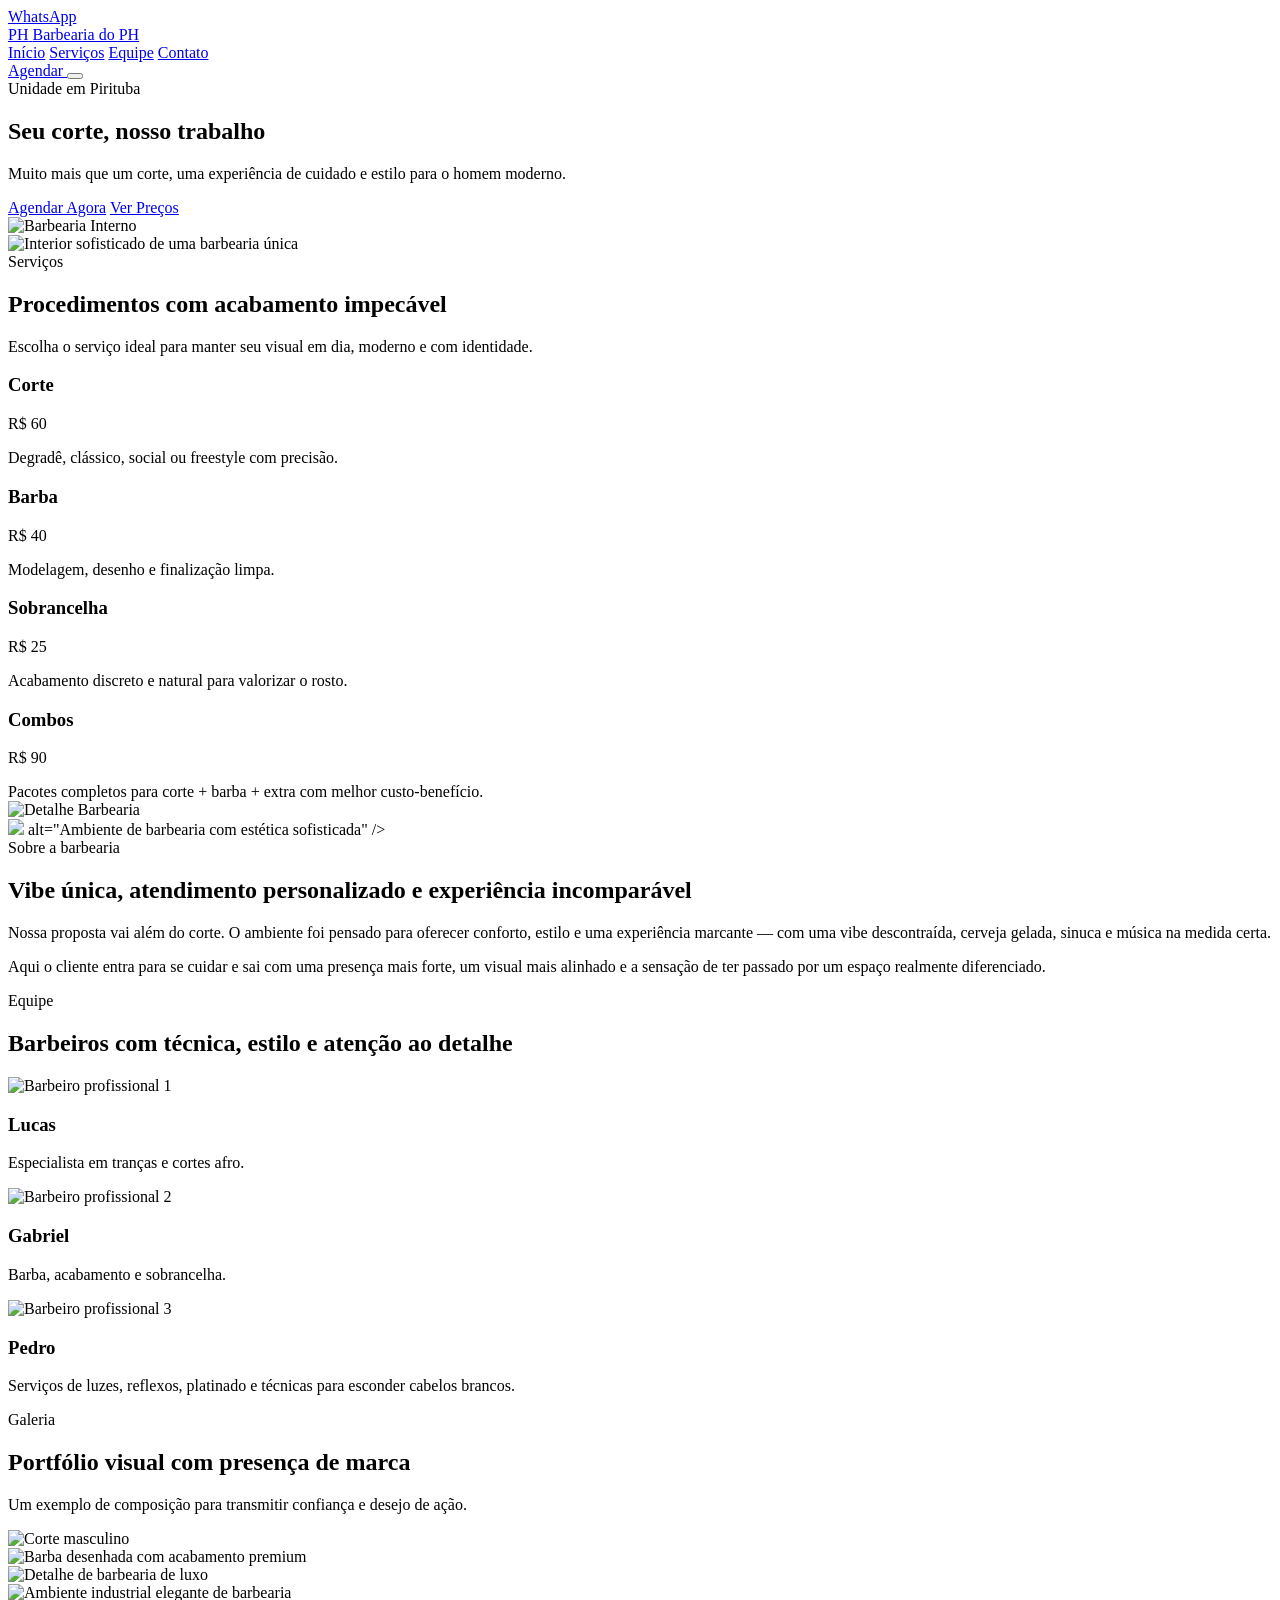
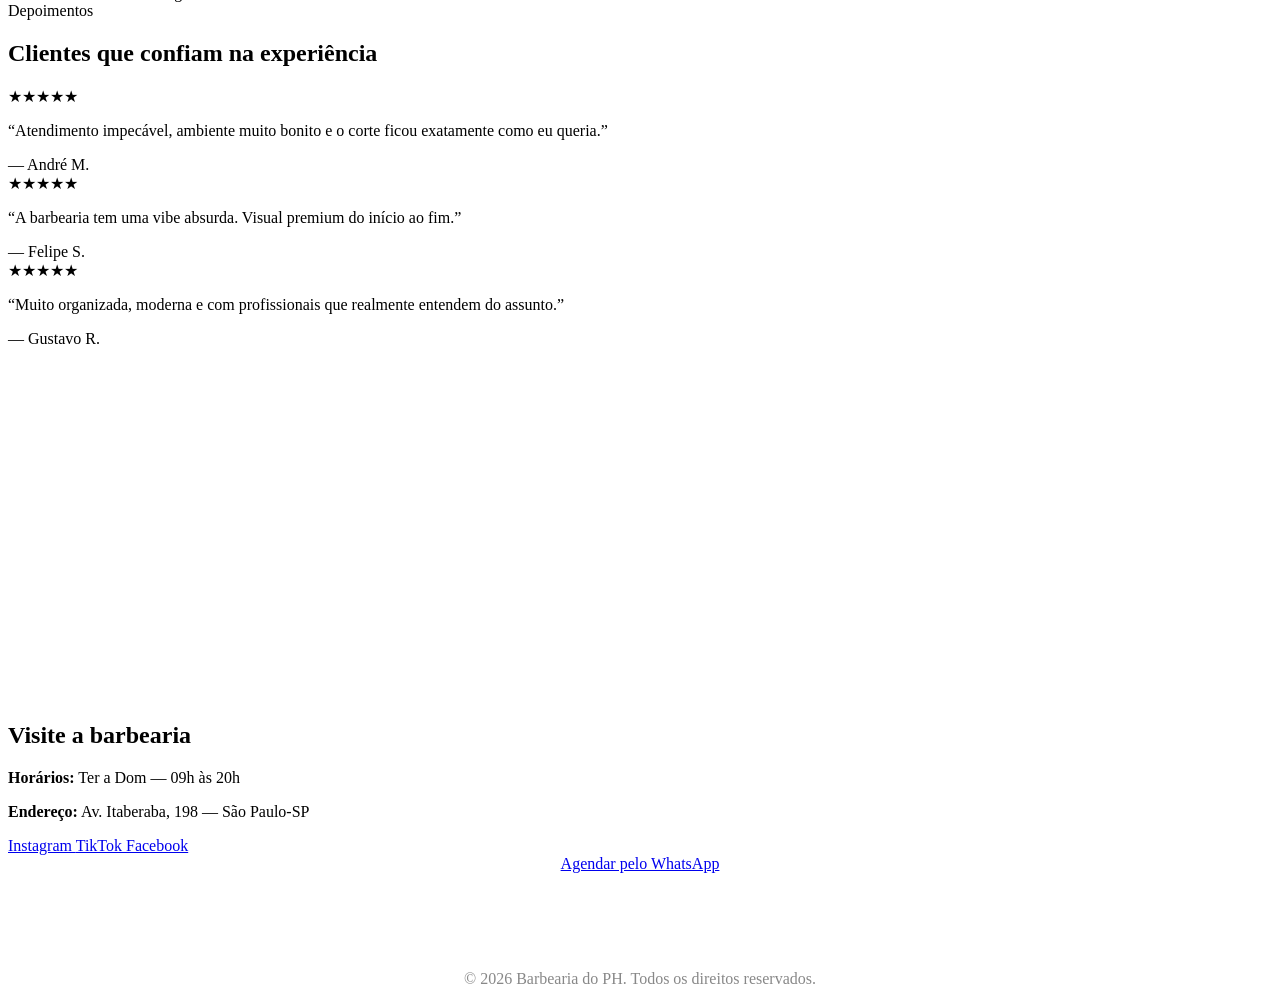
==== index.html @ 15c93cd5 "Versão Oficial" ====
<!DOCTYPE html>
<html lang="pt-BR">
<head>
  <meta charset="UTF-8" />
  <meta name="viewport" content="width=device-width, initial-scale=1.0" />
  <meta name="description" content="Barbearia profissional. Cortes, barba, sobrancelha e combos com atendimento personalizado." />
  <meta name="keywords" content="barbearia, corte masculino, barba, sobrancelha, barbearia premium, estilo urbano" />
  <meta name="author" content="Barbearia do PH" />
  <meta name="theme-color" content="#0b0b0c" />

  <!-- SEO / Open Graph -->
  <meta property="og:title" content="Barbearia do PH" />
  <meta property="og:description" content="Cortes clássicos, estilo urbano e atendimento personalizado." />
  <meta property="og:type" content="website" />
  <meta property="og:image" content="https://images.unsplash.com/photo-1503951914875-452162b0f3f1?auto=format&fit=crop&w=1200&q=80" loading="lazy"/>

  <title>Barbearia do PH | Estilo Urbano e Cortes Personalizados em São Paulo</title>

  <!-- Preconnect para melhor performance de fontes e imagens externas -->
  <link rel="preconnect" href="https://fonts.googleapis.com">
  <link rel="preconnect" href="https://fonts.gstatic.com" crossorigin>

  <!-- Fonte moderna e forte -->
  <link href="https://fonts.googleapis.com/css2?family=Montserrat:wght@400;500;600;700;800&display=swap" rel="stylesheet">

  <link rel="stylesheet" href="css/style.css" />
  <title>Barbearia do PH</title>
</head>
<body>

<!-- Botão flutuante do WhatsApp -->
<a class="whatsapp-float" href="https://wa.me/5511987121153" target="_blank" rel="noopener noreferrer" aria-label="Falar pelo WhatsApp">
  WhatsApp
</a>

<!-- Header / Navegação -->
<header class="header">
  <div class="container header__content">
    <!-- Logotipo: Clicar aqui também volta para o topo -->
    <a href="#inicio" class="logo" aria-label="Retornar ao início">
        <span class="logo__mark">PH</span>
        <span class="logo__text">Barbearia do PH</span>
    </a>

    <nav class="nav" id="nav-menu">
      <a href="#inicio">Início</a>
      <a href="#servicos">Serviços</a>
      <a href="#equipe">Equipe</a>
      <a href="#contato">Contato</a>
    </nav>

    <div class="header__actions">
      <a
        href="agendamento.html" class="btn btn--primary">
        Agendar
      </a>

      <!-- Botão do Menu Mobile (Hambúrguer) -->
      <button class="menu-toggle" id="menu-toggle" aria-label="Abrir menu" aria-expanded="false">
        <span></span>
        <span></span>
        <span></span>
      </button>
    </div>
  </div>
</header>

<main>
  <!-- Hero Section -->
  <section id="inicio" class="hero reveal">
    <div class="container hero__content">
      <div class="hero__text">
        <span class="hero__badge">Unidade em Pirituba</span>
        <h1>Seu corte, nosso trabalho</h1>
        <p>Muito mais que um corte, uma experiência de cuidado e estilo para o homem moderno.</p>
        <div class="hero__cta">
          <a href="agendamento.html" class="btn btn--primary">Agendar Agora</a>
          <a href="#servicos" class="btn btn--secondary">Ver Preços</a>
        </div>
      </div>

      <div class="hero__visual">
        <!-- Esta é a imagem que deve aparecer ao lado do texto no PC -->
        <img src="https://i.pinimg.com/1200x/31/5e/59/315e59983bea0209169d3de385f9c73d.jpg" alt="Barbearia Interno">
      </div>
    </div>
  </section>


        <!-- Troque as imagens por fotos próprias quando quiser -->
        <img
          src="https://images.unsplash.com/photo-1517832606299-7ae9b720a186?auto=format&fit=crop&w=1200&q=80"
          alt="Interior sofisticado de uma barbearia única"
        />
      </div>
    </div>
  </section>

  <!-- Serviços -->
  <section class="section section--dark" id="servicos">
    <div class="container">
      <div class="section__heading reveal">
        <span class="section__eyebrow">Serviços</span>
        <h2>Procedimentos com acabamento impecável</h2>
        <p>Escolha o serviço ideal para manter seu visual em dia, moderno e com identidade.</p>
      </div>

      <div class="services-grid">
        <article class="service-card reveal">
          <h3>Corte</h3>
          <p>R$ 60</p>
          <span>Degradê, clássico, social ou freestyle com precisão.</span>
        </article>

        <article class="service-card reveal">
          <h3>Barba</h3>
          <p>R$ 40</p>
          <span>Modelagem, desenho e finalização limpa.</span>
        </article>

        <article class="service-card reveal">
          <h3>Sobrancelha</h3>
          <p>R$ 25</p>
          <span>Acabamento discreto e natural para valorizar o rosto.</span>
        </article>

        <article class="service-card reveal">
          <h3>Combos</h3>
          <p>R$ 90</p>
          <span>Pacotes completos para corte + barba + extra com melhor custo-benefício.</span>
        </article>
      </div>
    </div>
  </section>

  <section class="section-divider">
    <div class="container">
      <img src="https://unsplash.com"
           alt="Detalhe Barbearia"
           class="reveal img-responsive">
    </div>
  </section>


  <!-- Sobre & Equipe -->
  <section class="section" id="equipe">
    <div class="container about-grid">
      <div class="about__image reveal">
        <img
          src="https://images.unsplash.com/photo-1599351431202-1e0f0137899a?auto=format&fit=crop&w=1200&q=80" loading="lazy">
          alt="Ambiente de barbearia com estética sofisticada"
        />
      </div>

      <div class="about__text reveal">
        <span class="section__eyebrow">Sobre a barbearia</span>
        <h2>Vibe única, atendimento personalizado e experiência incomparável</h2>
        <p>
          Nossa proposta vai além do corte. O ambiente foi pensado para oferecer conforto, estilo e uma
          experiência marcante — com uma vibe descontraída, cerveja gelada, sinuca e música na medida certa.
        </p>
        <p>
          Aqui o cliente entra para se cuidar e sai com uma presença mais forte, um visual mais alinhado e a
          sensação de ter passado por um espaço realmente diferenciado.
        </p>
      </div>
    </div>

    <div class="container team">
      <div class="section__heading reveal">
        <span class="section__eyebrow">Equipe</span>
        <h2>Barbeiros com técnica, estilo e atenção ao detalhe</h2>
      </div>

      <div class="team-grid">
        <article class="team-card reveal">
          <img src="https://i.pinimg.com/736x/29/de/22/29de2228c894353447e2c1fb442bc77e.jpg" alt="Barbeiro profissional 1" loading="lazy"/>
          <h3>Lucas</h3>
          <p>Especialista em tranças e cortes afro.</p>
        </article>

        <article class="team-card reveal">
          <img src="https://i.pinimg.com/736x/52/69/75/52697519c286d322ff2a958c87e89a1d.jpg" alt="Barbeiro profissional 2" loading="lazy"/>
          <h3>Gabriel</h3>
          <p>Barba, acabamento e sobrancelha.</p>
        </article>

        <article class="team-card reveal">
          <img src="https://i.pinimg.com/1200x/70/65/81/706581c0674ffb06f155b14b6e74c4e6.jpg" alt="Barbeiro profissional 3" loading="lazy"/>
          <h3>Pedro</h3>
          <p>Serviços de luzes, reflexos, platinado e técnicas para esconder cabelos brancos.</p>
        </article>
      </div>
    </div>
  </section>

  <!-- Galeria -->
  <section class="section" id="galeria">
    <div class="container">

      <div class="section__heading">
        <span class="section__eyebrow">Galeria</span>
        <h2>Portfólio visual com presença de marca</h2>
        <p>Um exemplo de composição para transmitir confiança e desejo de ação.</p>
      </div>

      <div class="gallery-grid">

        <div class="gallery-item">
          <img src="https://i.pinimg.com/1200x/53/f2/31/53f2311d9b0ce489ec8b7af53ea4f8fd.jpg" alt="Corte masculino" loading="lazy"/>
        </div>

        <div class="gallery-item">
          <img src="https://i.pinimg.com/736x/4a/31/b1/4a31b103cbb0bf8b87af05703ae9ab9a.jpg" alt="Barba desenhada com acabamento premium" loading="lazy"/>
        </div>

        <div class="gallery-item">
          <img src="https://i.pinimg.com/1200x/d4/14/19/d414196336ac48d2f9f0ea579da9e94b.jpg" alt="Detalhe de barbearia de luxo" loading="lazy"/>
        </div>

        <div class="gallery-item">
          <img src="https://images.unsplash.com/photo-1516975080664-ed2fc6a32937?auto=format&fit=crop&w=900&q=80" alt="Ambiente industrial elegante de barbearia" loading="lazy"/>
        </div>

      </div>
    </div>
  </section>

  <!-- Depoimentos -->
  <section class="section">
    <div class="container">
      <div class="section__heading reveal">
        <span class="section__eyebrow">Depoimentos</span>
        <h2>Clientes que confiam na experiência</h2>
      </div>

      <div class="testimonials-grid">
        <article class="testimonial-card reveal">
          <div class="stars">★★★★★</div>
          <p>“Atendimento impecável, ambiente muito bonito e o corte ficou exatamente como eu queria.”</p>
          <span>— André M.</span>
        </article>

        <article class="testimonial-card reveal">
          <div class="stars">★★★★★</div>
          <p>“A barbearia tem uma vibe absurda. Visual premium do início ao fim.”</p>
          <span>— Felipe S.</span>
        </article>

        <article class="testimonial-card reveal">
          <div class="stars">★★★★★</div>
          <p>“Muito organizada, moderna e com profissionais que realmente entendem do assunto.”</p>
          <span>— Gustavo R.</span>
        </article>
      </div>
    </div>
  </section>

  <!-- Contato / Rodapé -->
  <footer class="footer section" id="contato">
    <div class="container footer-grid">

      <!-- Mapa com Filtro Dark -->
      <div class="footer__map reveal">
        <iframe
          src="https://www.google.com/maps/embed?pb=!1m18!1m12!1m3!1d3659.9210440667835!2d-46.7234781254259!3d-23.463312357995875!2m3!1f0!2f0!3f0!3m2!1i1024!2i768!4f13.1!3m3!1m2!1s0x94cefbd87946b26d%3A0x26ec50b91b4e8d0!2sAv.%20Raimundo%20Pereira%20de%20Magalh%C3%A3es%2C%208336%20-%20Pirituba%2C%20S%C3%A3o%20Paulo%20-%20SP%2C%2002957-030!5e0!3m2!1spt-BR!2sbr!4v1776499649574!5m2!1spt-BR!2sbr"
          width="100%"
          height="350"
          style="border:0; filter: grayscale(1) invert(0.9) contrast(1.2);"
          allowfullscreen=""
          loading="lazy"
          referrerpolicy="no-referrer-when-downgrade">
          </iframe>
      </div>

      <!-- Informações e Botão -->
      <div class="footer__info reveal">
        <h2>Visite a barbearia</h2>
        <p><strong>Horários:</strong> Ter a Dom — 09h às 20h</p>
        <p><strong>Endereço:</strong> Av. Itaberaba, 198 — São Paulo-SP</p>

        <div class="social-links" aria-label="Redes sociais da barbearia">
          <a
            class="social-link social-link--instagram"
            href="https://www.instagram.com/ph_arantes198/"
            target="_blank"
            rel="noopener noreferrer"
            aria-label="Abrir Instagram da barbearia"
          >
            Instagram
          </a>

          <a
            class="social-link social-link--tiktok"
            href="https://www.tiktok.com/@ph_1648"
            target="_blank"
            rel="noopener noreferrer"
            aria-label="Abrir TikTok da barbearia"
          >
            TikTok
          </a>

          <a
            class="social-link social-link--facebook"
            href="https://www.facebook.com/profile.php?id=100006966911772"
            target="_blank"
            rel="noopener noreferrer"
            aria-label="Abrir Facebook da barbearia"
          >
            Facebook
          </a>
        </div>

        <!-- BOTÃO CORRIGIDO: Link Oficial da API -->
        <a href="https://wa.me/5511987121153?text=Ol%C3%A1%20gostaria%20de%20agendar%20um%20hor%C3%A1rio!"
           target="_blank"
           class="btn btn--primary"
           style="display: block; text-align: center; width: 100%;">
          Agendar pelo WhatsApp
        </a>
      </div>
    </div>

    <div class="footer-bottom" style="text-align: center; margin-top: 3rem; padding-top: 2rem; border-top: 1px solid rgba(255,255,255,0.1); color: #888;">
      <p>© 2026 Barbearia do PH. Todos os direitos reservados.</p>
    </div>
  </footer>

</main>

<script src="js/script.js"></script>
</body>
</html>
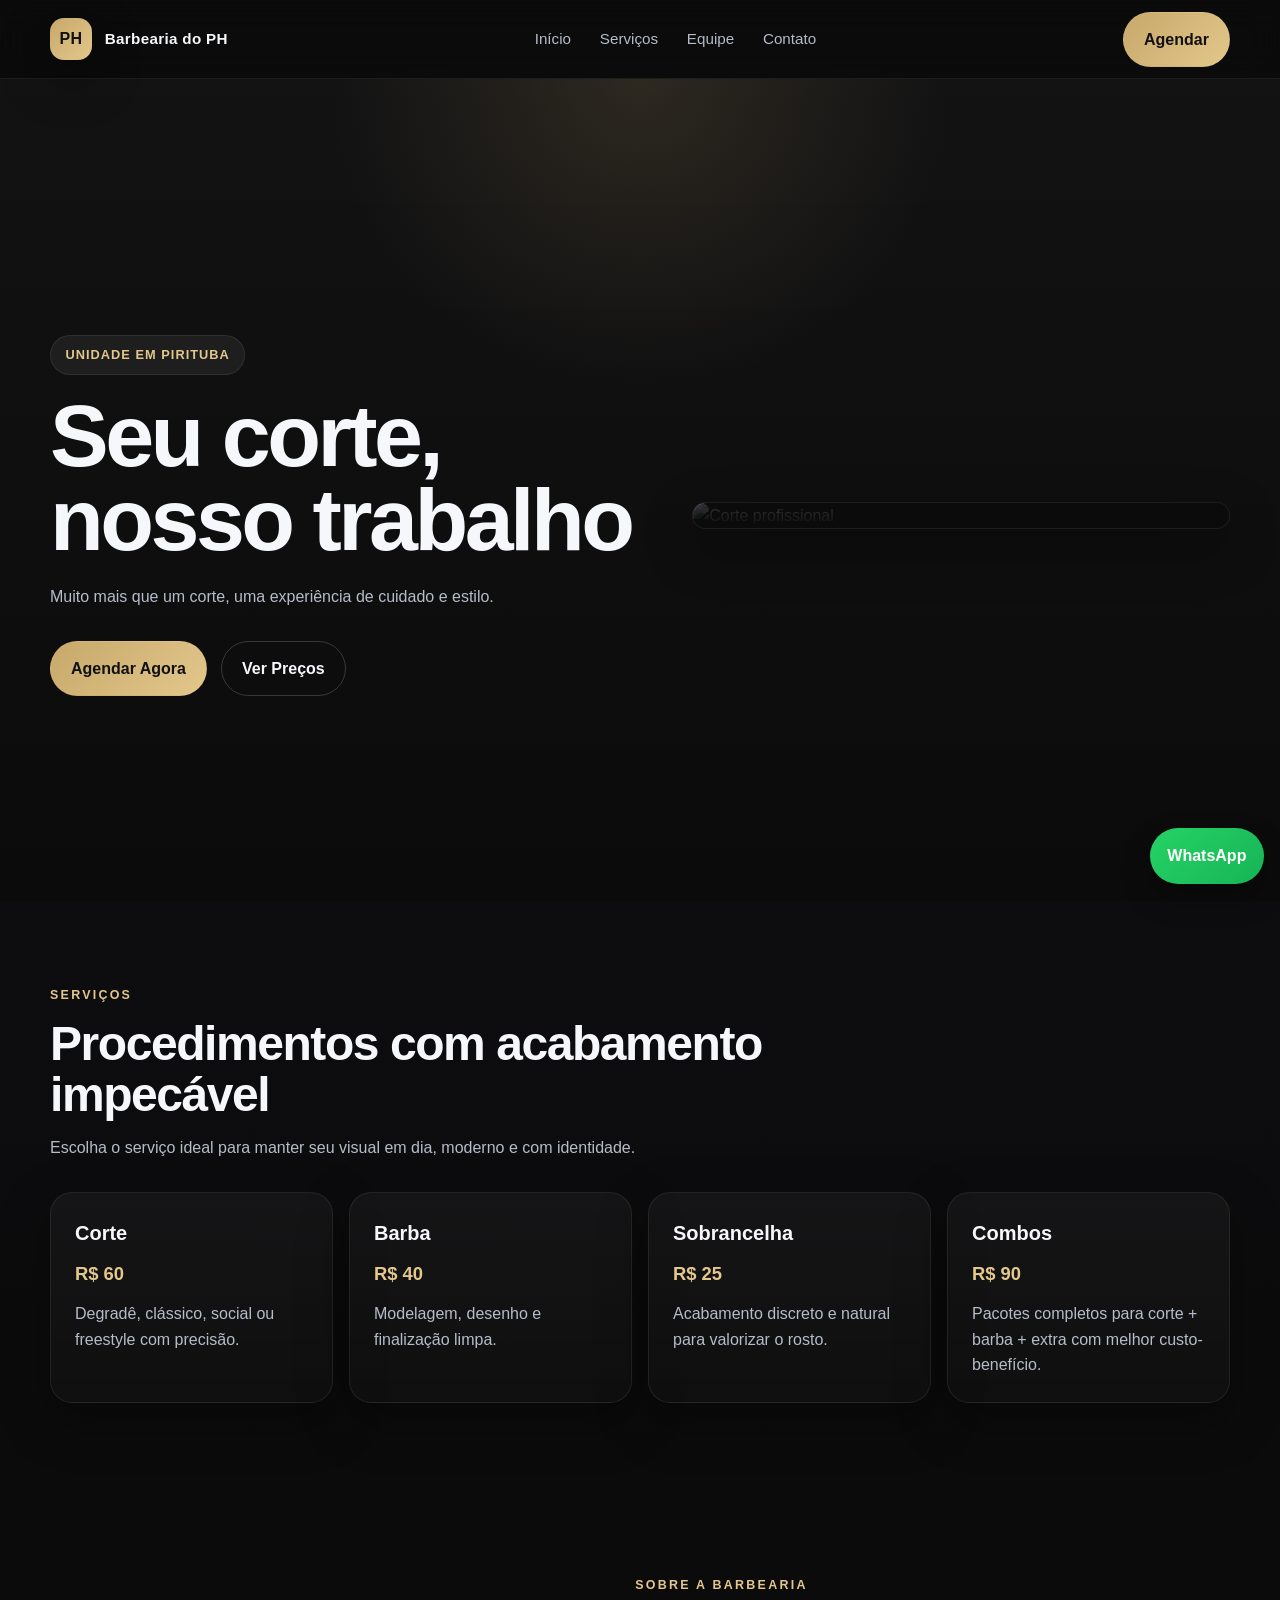
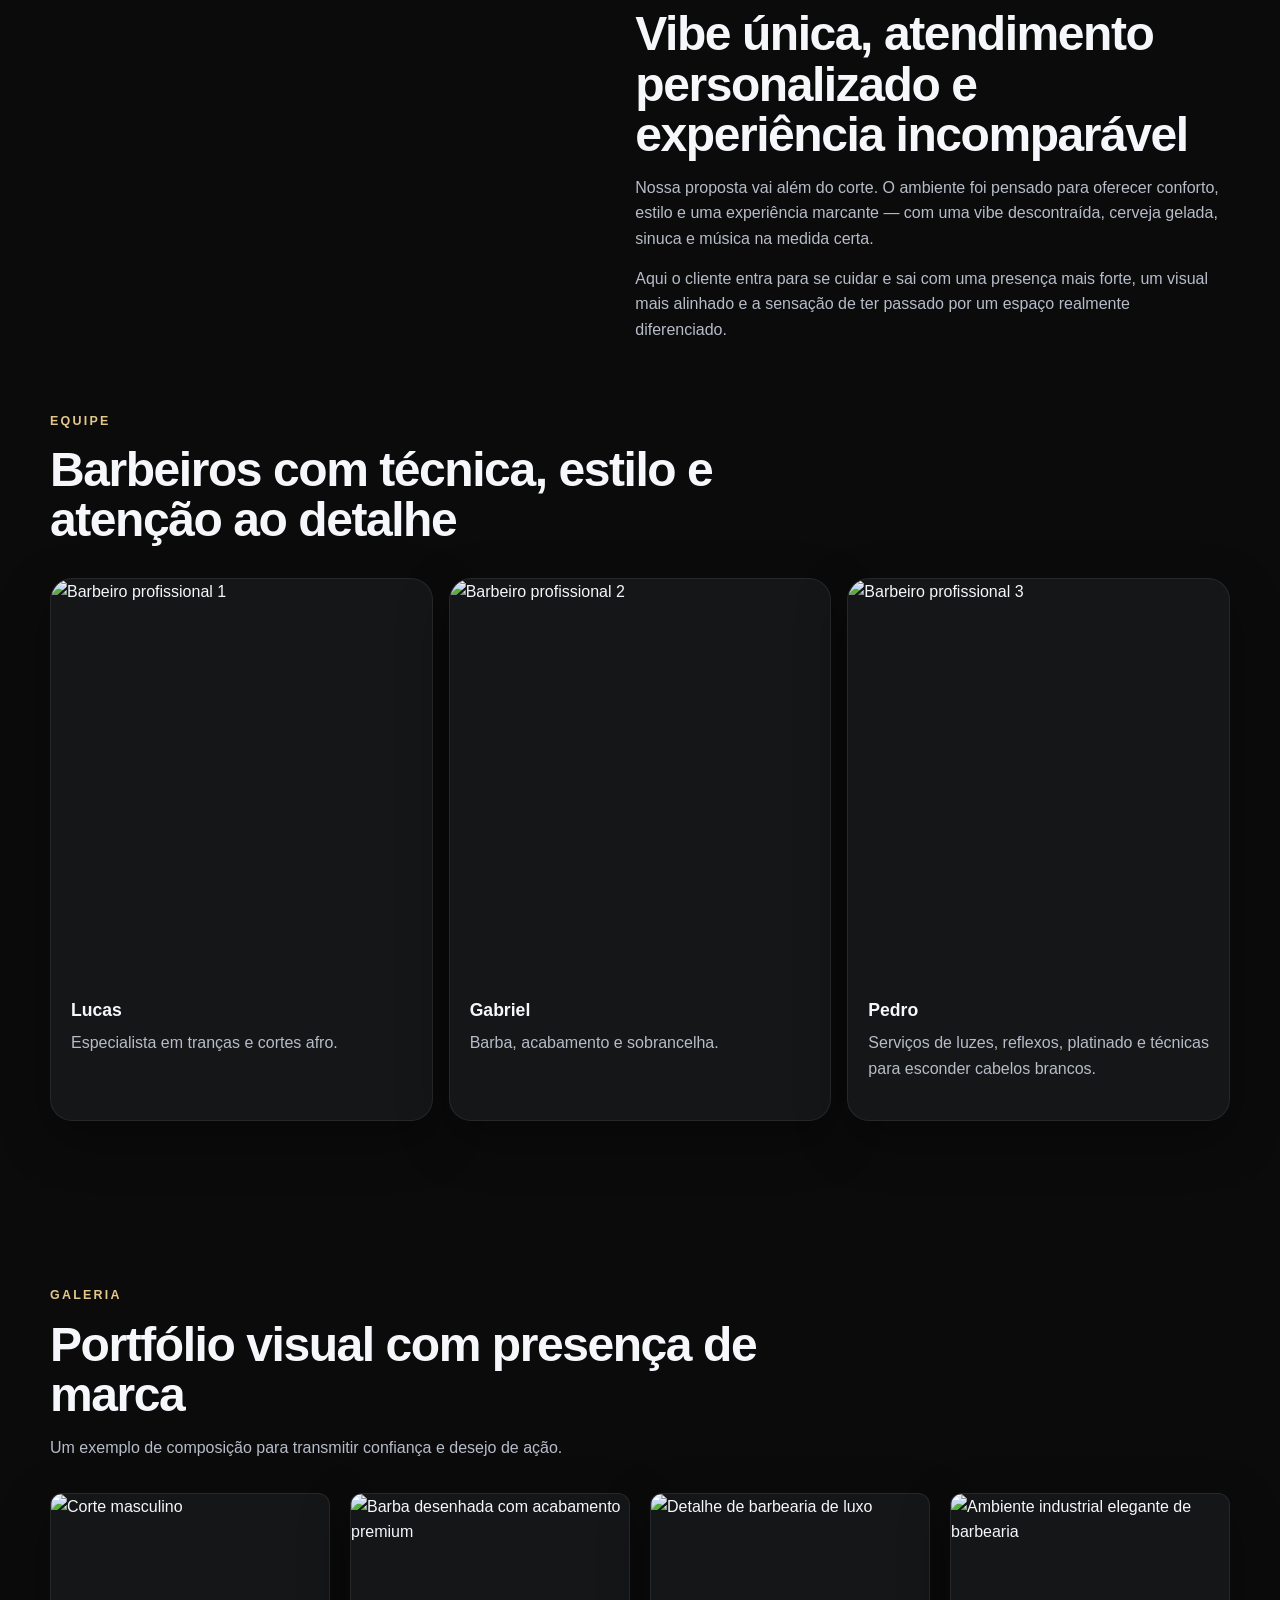
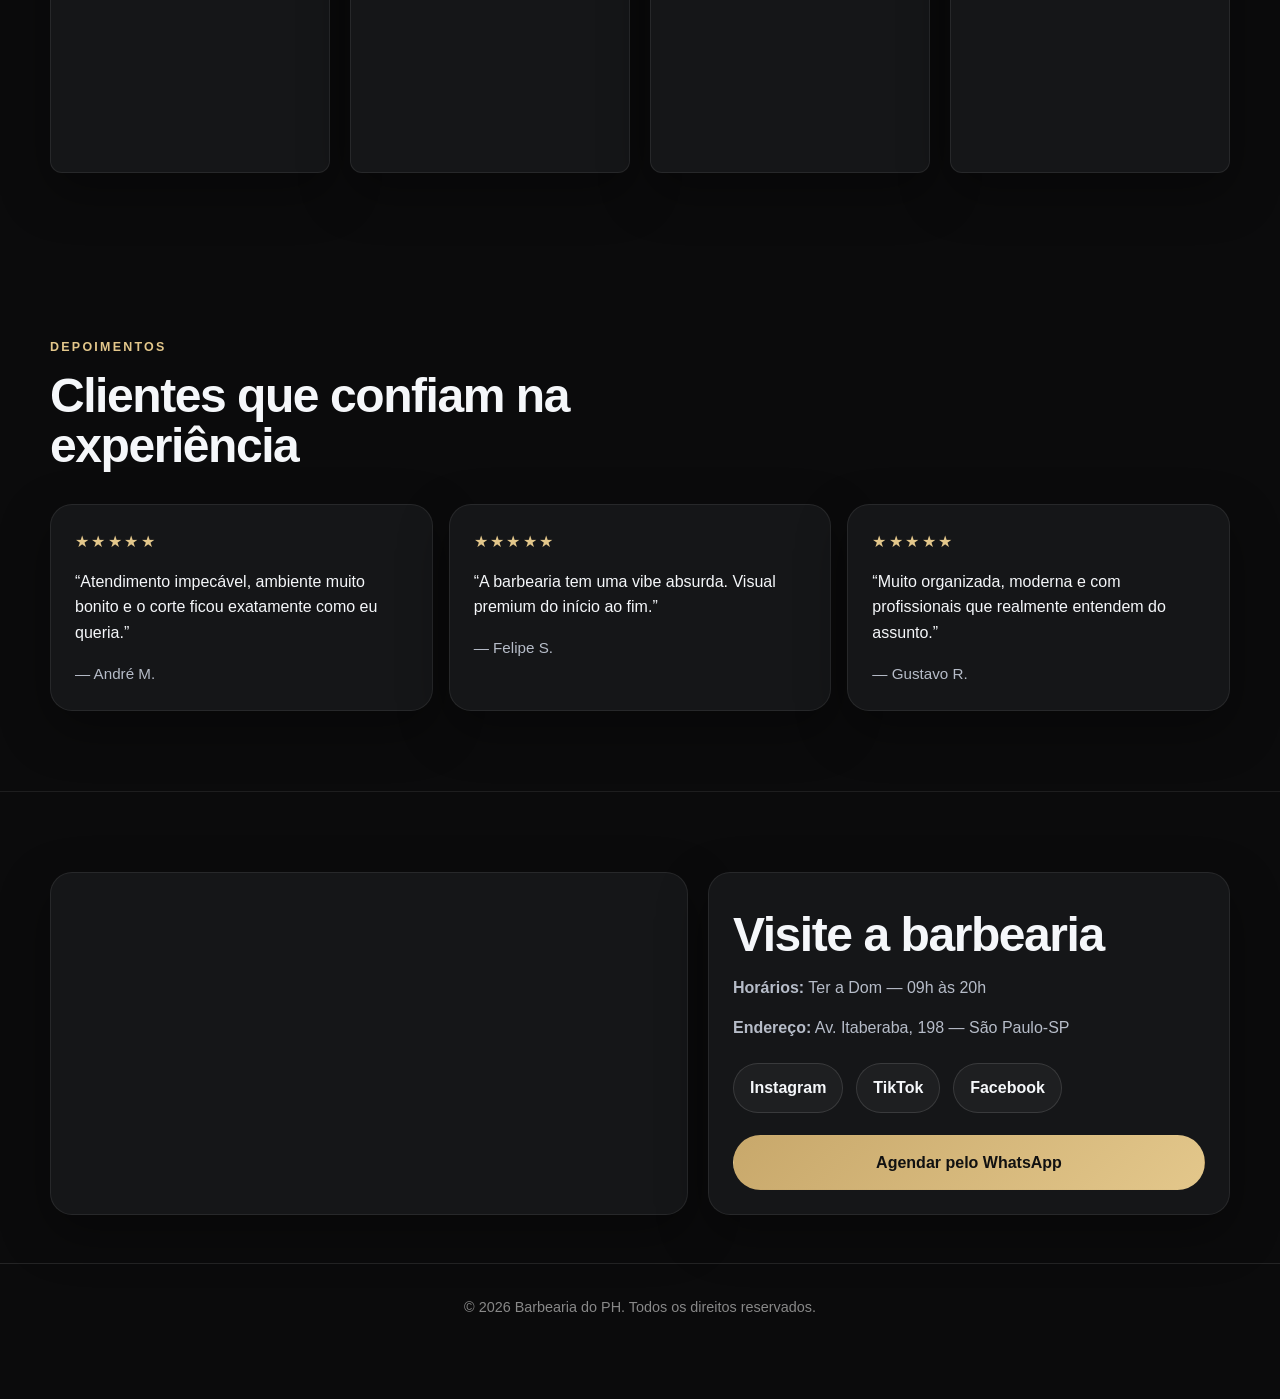
==== commit 40966763: "Update index.html" ====
--- a/index.html
+++ b/index.html
@@ -69,10 +69,13 @@
   <!-- Hero Section -->
   <section id="inicio" class="hero reveal">
     <div class="container hero__content">
+
       <div class="hero__text">
         <span class="hero__badge">Unidade em Pirituba</span>
-        <h1>Seu corte, nosso trabalho</h1>
-        <p>Muito mais que um corte, uma experiência de cuidado e estilo para o homem moderno.</p>
+
+        <h1>Seu corte,<br> nosso trabalho</h1>
+
+        <p>Muito mais que um corte, uma experiência de cuidado e estilo.</p>
         <div class="hero__cta">
           <a href="agendamento.html" class="btn btn--primary">Agendar Agora</a>
           <a href="#servicos" class="btn btn--secondary">Ver Preços</a>
@@ -81,18 +84,11 @@
 
       <div class="hero__visual">
         <!-- Esta é a imagem que deve aparecer ao lado do texto no PC -->
-        <img src="https://i.pinimg.com/1200x/31/5e/59/315e59983bea0209169d3de385f9c73d.jpg" alt="Barbearia Interno">
-      </div>
-    </div>
-  </section>
-
-
-        <!-- Troque as imagens por fotos próprias quando quiser -->
-        <img
-          src="https://images.unsplash.com/photo-1517832606299-7ae9b720a186?auto=format&fit=crop&w=1200&q=80"
-          alt="Interior sofisticado de uma barbearia única"
+        <img src="https://i.pinimg.com/1200x/31/5e/59/315e59983bea0209169d3de385f9c73d.jpg"
+             alt="Corte profissional"
         />
       </div>
+
     </div>
   </section>
 
@@ -133,14 +129,6 @@
     </div>
   </section>
 
-  <section class="section-divider">
-    <div class="container">
-      <img src="https://unsplash.com"
-           alt="Detalhe Barbearia"
-           class="reveal img-responsive">
-    </div>
-  </section>
-
 
   <!-- Sobre & Equipe -->
   <section class="section" id="equipe">
@@ -148,8 +136,6 @@
       <div class="about__image reveal">
         <img
           src="https://images.unsplash.com/photo-1599351431202-1e0f0137899a?auto=format&fit=crop&w=1200&q=80" loading="lazy">
-          alt="Ambiente de barbearia com estética sofisticada"
-        />
       </div>
 
       <div class="about__text reveal">
--- a/css/style.css
+++ b/css/style.css
@@ -0,0 +1,728 @@
+/* =========================================================
+   Base e variáveis
+   ========================================================= */
+:root {
+  --bg: #0b0b0c;
+  --bg-2: #111214;
+  --card: #151618;
+  --line: rgba(255, 255, 255, 0.08);
+  --text: #f5f7fa;
+  --muted: #b6bcc8;
+  --gold: #c8a86b;
+  --gold-2: #e3c78b;
+  --shadow: 0 18px 50px rgba(0, 0, 0, 0.35);
+  --radius: 22px;
+  --container: 1180px;
+}
+
+* {
+  margin: 0;
+  padding: 0;
+  box-sizing: border-box;
+}
+
+html {
+  scroll-behavior: smooth;
+  scroll-padding-top: 78px;
+}
+
+body {
+  font-family: 'Montserrat', sans-serif;
+  background: var(--bg);
+  color: var(--text);
+  line-height: 1.6;
+  -webkit-font-smoothing: antialiased;
+  text-rendering: optimizeLegibility;
+  overflow-x: hidden;
+}
+
+img {
+  width: 100%;
+  display: block;
+  object-fit: cover;
+}
+
+a {
+  color: inherit;
+  text-decoration: none;
+}
+
+button {
+  font-family: inherit;
+}
+
+.container {
+  width: min(100% - 2rem, var(--container));
+  margin-inline: auto;
+}
+
+.section {
+  padding: 5rem 0;
+}
+
+.section--dark {
+  background: linear-gradient(180deg, #0d0d0f 0%, #0b0b0c 100%);
+}
+
+/* =========================================================
+   Header
+   ========================================================= */
+.header {
+  position: sticky;
+  top: 0;
+  z-index: 1000;
+  background: rgba(11, 11, 12, 0.82);
+  backdrop-filter: blur(16px);
+  border-bottom: 1px solid var(--line);
+}
+
+.header__content {
+  min-height: 78px;
+  display: flex;
+  align-items: center;
+  justify-content: space-between;
+  gap: 1rem;
+}
+
+.logo {
+  display: inline-flex;
+  align-items: center;
+  gap: 0.8rem;
+  font-weight: 700;
+  letter-spacing: 0.02em;
+}
+
+.logo__mark {
+  width: 42px;
+  height: 42px;
+  border-radius: 14px;
+  display: grid;
+  place-items: center;
+  background: linear-gradient(135deg, var(--gold), var(--gold-2));
+  color: #111;
+  box-shadow: var(--shadow);
+}
+
+.logo__text {
+  font-size: 0.95rem;
+  max-width: 12rem;
+}
+
+.nav {
+  display: none;
+  gap: 1.8rem;
+  align-items: center;
+}
+
+.nav a {
+  position: relative;
+  color: var(--muted);
+  font-size: 0.95rem;
+  transition: color 0.25s ease;
+}
+
+.nav a::after {
+  content: "";
+  position: absolute;
+  left: 0;
+  bottom: -0.45rem;
+  width: 100%;
+  height: 2px;
+  background: var(--gold);
+  transform: scaleX(0);
+  transform-origin: left;
+  transition: transform 0.25s ease;
+}
+
+.nav a:hover {
+  color: var(--text);
+}
+
+.nav a:hover::after {
+  transform: scaleX(1);
+}
+
+.header__actions {
+  display: flex;
+  align-items: center;
+  gap: 0.75rem;
+}
+
+/* Menu hambúrguer */
+.menu-toggle {
+  width: 46px;
+  height: 46px;
+  border: 1px solid var(--line);
+  background: var(--bg-2);
+  border-radius: 14px;
+  display: inline-flex;
+  flex-direction: column;
+  justify-content: center;
+  gap: 5px;
+  padding: 0 0.9rem;
+  cursor: pointer;
+}
+
+.menu-toggle span {
+  display: block;
+  width: 100%;
+  height: 2px;
+  background: var(--text);
+  border-radius: 99px;
+  transition: transform 0.25s ease, opacity 0.25s ease;
+}
+
+.menu-toggle.is-open span:nth-child(1) {
+  transform: translateY(7px) rotate(45deg);
+}
+
+.menu-toggle.is-open span:nth-child(2) {
+  opacity: 0;
+}
+
+.menu-toggle.is-open span:nth-child(3) {
+  transform: translateY(-7px) rotate(-45deg);
+}
+
+/* =========================================================
+   Botões
+   ========================================================= */
+.btn {
+  display: inline-flex;
+  align-items: center;
+  justify-content: center;
+  min-height: 48px;
+  padding: 0.85rem 1.25rem;
+  border-radius: 999px;
+  font-weight: 700;
+  transition: transform 0.25s ease, background 0.25s ease, color 0.25s ease, border-color 0.25s ease, box-shadow 0.3s ease;
+  will-change: transform;
+}
+
+.btn:hover {
+  transform: translateY(-2px);
+}
+
+.btn--primary {
+  background: linear-gradient(135deg, var(--gold), var(--gold-2));
+  color: #111;
+  border: 1px solid transparent;
+}
+
+.btn--primary:hover {
+  background: #25D366;
+  color: #fff;
+  box-shadow: 0 12px 25px rgba(37, 211, 102, 0.35), 0 0 12px rgba(37, 211, 102, 0.25);
+}
+
+.btn--secondary {
+  background: transparent;
+  color: var(--text);
+  border: 1px solid rgba(255, 255, 255, 0.18);
+}
+
+.btn--secondary:hover {
+  border-color: var(--gold);
+  color: var(--gold-2);
+}
+
+/* =========================================================
+   Hero
+   ========================================================= */
+.hero {
+  padding-top: 3.2rem;
+  min-height: calc(100vh - 78px);
+  display: flex;
+  align-items: center;
+  background:
+    radial-gradient(circle at top, rgba(200, 168, 107, 0.15), transparent 30%),
+    linear-gradient(180deg, rgba(255, 255, 255, 0.03), transparent);
+}
+
+.hero__content {
+  display: grid;
+  gap: 2rem;
+  align-items: center;
+}
+
+.hero__badge {
+  display: inline-flex;
+  align-items: center;
+  gap: 0.5rem;
+  padding: 0.55rem 0.9rem;
+  border-radius: 999px;
+  background: rgba(255, 255, 255, 0.06);
+  border: 1px solid var(--line);
+  color: var(--gold-2);
+  font-size: 0.8rem;
+  font-weight: 700;
+  letter-spacing: 0.08em;
+  text-transform: uppercase;
+}
+
+.hero h1 {
+  margin-top: 1.2rem;
+  font-size: clamp(2.4rem, 7vw, 5.5rem);
+  line-height: 0.95;
+  letter-spacing: -0.04em;
+  max-width: 12ch;
+}
+
+.hero p {
+  margin-top: 1.4rem;
+  max-width: 58ch;
+  color: var(--muted);
+  font-size: 1rem;
+}
+
+.hero__cta {
+  margin-top: 2rem;
+  display: flex;
+  flex-wrap: wrap;
+  gap: 0.9rem;
+}
+
+.hero__visual {
+  border-radius: calc(var(--radius) + 8px);
+  overflow: hidden;
+  border: 1px solid var(--line);
+  box-shadow: var(--shadow);
+  position: relative;
+  background: var(--bg);
+}
+
+.hero__visual img {
+  width: 100%;
+  height: 100%;
+  display: block;
+  object-fit: cover;
+}
+
+.hero__visual::after {
+  content: "";
+  position: absolute;
+  left: 0;
+  right: 0;
+  bottom: 0;
+  height: 160px;
+
+  background: linear-gradient(
+    to bottom,
+    rgba(11, 11, 12, 0) 0%,
+    rgba(11, 11, 12, 0.4) 50%,
+    rgba(11, 11, 12, 1) 100%
+  );
+
+  pointer-events: none;
+}
+
+/* =========================================================
+   Seções
+   ========================================================= */
+.section__heading {
+  max-width: 720px;
+  margin-bottom: 2rem;
+}
+
+.section__eyebrow {
+  color: var(--gold-2);
+  text-transform: uppercase;
+  letter-spacing: 0.18em;
+  font-size: 0.78rem;
+  font-weight: 800;
+}
+
+.section__heading h2,
+.about__text h2,
+.footer__info h2 {
+  margin-top: 0.8rem;
+  font-size: clamp(1.8rem, 4vw, 3rem);
+  line-height: 1.05;
+  letter-spacing: -0.03em;
+}
+
+.section__heading p,
+.about__text p,
+.footer__info p {
+  margin-top: 0.9rem;
+  color: var(--muted);
+}
+
+/* =========================================================
+   Serviços
+   ========================================================= */
+.services-grid {
+  display: grid;
+  gap: 1rem;
+}
+
+.service-card {
+  background: linear-gradient(180deg, rgba(255, 255, 255, 0.04), rgba(255, 255, 255, 0.02));
+  border: 1px solid var(--line);
+  border-radius: var(--radius);
+  padding: 1.5rem;
+  box-shadow: var(--shadow);
+}
+
+.service-card h3 {
+  font-size: 1.25rem;
+}
+
+.service-card p {
+  margin-top: 0.6rem;
+  color: var(--gold-2);
+  font-size: 1.15rem;
+  font-weight: 800;
+}
+
+.service-card span {
+  display: block;
+  margin-top: 0.8rem;
+  color: var(--muted);
+}
+
+/* =========================================================
+   Sobre / Equipe
+   ========================================================= */
+.about-grid {
+  display: grid;
+  gap: 2rem;
+  align-items: center;
+}
+
+.about__image,
+.gallery-item,
+.team-card,
+.testimonial-card,
+.footer__map,
+.footer__info {
+  border-radius: var(--radius);
+  overflow: hidden;
+  border: 1px solid var(--line);
+  background: var(--card);
+  box-shadow: var(--shadow);
+}
+
+.about__text {
+  padding: 0.5rem;
+}
+
+.team {
+  margin-top: 3.5rem;
+}
+
+.team-grid {
+  display: grid;
+  gap: 1rem;
+}
+
+.team-card img {
+  aspect-ratio: 1 / 1;
+}
+
+.team-card h3,
+.testimonial-card span {
+  margin-top: 1rem;
+  font-size: 1.1rem;
+}
+
+.team-card p {
+  margin: 0.4rem 0 1.2rem;
+  color: var(--muted);
+  padding: 0 1.25rem 1.25rem;
+}
+
+.team-card h3 {
+  padding: 1.25rem 1.25rem 0;
+}
+
+/* =========================================================
+   GALERIA - CONTROLE TOTAL
+   ========================================================= */
+
+/* Container que segura a galeria no meio da tela */
+.gallery-container {
+  width: 100%;
+  max-width: 1200px; /* Não deixa as fotos ficarem gigantes */
+  margin: 0 auto;    /* Centraliza na página */
+  padding: 40px 20px;
+}
+
+.gallery-grid {
+  display: grid !important; /* Força o modo Grid */
+  grid-template-columns: repeat(4, 1fr) !important; /* Força as 4 colunas */
+  gap: 20px; /* Espaço entre as fotos */
+}
+
+.gallery-item {
+  width: 100%;
+  aspect-ratio: 1 / 1; /* Mantém o quadrado perfeito */
+  overflow: hidden;
+  border-radius: 12px;
+}
+
+.gallery-item img {
+  width: 100%;
+  height: 100%;
+  object-fit: cover;
+  display: block;
+}
+
+/* Responsivo */
+@media (max-width: 768px) {
+  .gallery-grid {
+    grid-template-columns: repeat(2, 1fr);
+  }
+}
+
+@media (max-width: 480px) {
+  .gallery-grid {
+    grid-template-columns: 1fr;
+  }
+}
+
+/* =========================================================
+   Depoimentos
+   ========================================================= */
+.testimonials-grid {
+  display: grid;
+  gap: 1rem;
+}
+
+.testimonial-card {
+  padding: 1.5rem;
+}
+
+.stars {
+  color: var(--gold-2);
+  letter-spacing: 0.15em;
+  font-size: 1rem;
+}
+
+.testimonial-card p {
+  margin-top: 0.9rem;
+  color: var(--text);
+}
+
+.testimonial-card span {
+  display: inline-block;
+  color: var(--muted);
+  font-size: 0.95rem;
+}
+
+/* =========================================================
+   Rodapé
+   ========================================================= */
+.footer {
+  border-top: 1px solid var(--line);
+}
+
+.footer-grid {
+  display: grid;
+  gap: 1.25rem;
+}
+
+.footer__map iframe {
+  width: 100%;
+  height: 320px;
+  border: 0;
+  display: block;
+}
+
+.footer__info {
+  padding: 1.5rem;
+}
+
+.social-links {
+  display: flex;
+  flex-wrap: wrap;
+  gap: 0.8rem;
+  margin: 1.4rem 0;
+}
+
+.social-link {
+  display: inline-flex;
+  align-items: center;
+  justify-content: center;
+  min-height: 44px;
+  padding: 0.7rem 1rem;
+  border-radius: 999px;
+  border: 1px solid rgba(255, 255, 255, 0.12);
+  background: rgba(255, 255, 255, 0.04);
+  color: var(--text);
+  font-weight: 600;
+  text-decoration: none;
+  transition: transform 0.25s ease, box-shadow 0.25s ease, background 0.25s ease, color 0.25s ease, border-color 0.25s ease;
+}
+
+.social-link:hover {
+  transform: translateY(-2px);
+}
+
+.social-link--instagram:hover {
+  color: #fff;
+  border-color: transparent;
+  background: linear-gradient(135deg, #f58529, #dd2a7b, #8134af, #515bd4);
+  box-shadow: 0 12px 24px rgba(221, 42, 123, 0.25);
+}
+
+.social-link--tiktok:hover {
+  color: #fff;
+  border-color: rgba(255, 255, 255, 0.25);
+  background: #000;
+  box-shadow: 0 12px 24px rgba(0, 0, 0, 0.35);
+}
+
+.social-link--facebook:hover {
+  color: #fff;
+  border-color: transparent;
+  background: #1877f2;
+  box-shadow: 0 12px 24px rgba(24, 119, 242, 0.28);
+}
+
+.footer__cta {
+  width: 100%;
+}
+
+.footer-bottom {
+  padding-top: 1.5rem;
+  color: var(--muted);
+  font-size: 0.9rem;
+  text-align: center;
+}
+
+/* =========================================================
+   WhatsApp flutuante
+   ========================================================= */
+.whatsapp-float {
+  position: fixed;
+  right: 1rem;
+  bottom: 1rem;
+  z-index: 1200;
+  padding: 0.95rem 1.1rem;
+  border-radius: 999px;
+  background: linear-gradient(135deg, #25d366, #17b455);
+  color: #fff;
+  font-weight: 800;
+  box-shadow: 0 14px 30px rgba(0, 0, 0, 0.3);
+}
+
+/* =========================================================
+   Animação scroll reveal
+   ========================================================= */
+.reveal {
+  opacity: 0;
+  transform: translateY(26px);
+  transition: opacity 0.7s ease, transform 0.7s ease;
+}
+
+.reveal.is-visible {
+  opacity: 1;
+  transform: translateY(0);
+}
+
+/* =========================================================
+   Mobile menu
+   ========================================================= */
+@media (max-width: 991px) {
+  .nav {
+    position: absolute;
+    top: 78px;
+    left: 0;
+    width: 100%;
+    display: grid;
+    gap: 0;
+    background: rgba(11, 11, 12, 0.98);
+    border-bottom: 1px solid var(--line);
+    transform: translateY(-10px);
+    opacity: 0;
+    pointer-events: none;
+    transition: opacity 0.25s ease, transform 0.25s ease;
+  }
+
+  .nav.is-open {
+    opacity: 1;
+    transform: translateY(0);
+    pointer-events: auto;
+  }
+
+  .nav a {
+    padding: 1rem 1.25rem;
+    border-top: 1px solid var(--line);
+  }
+
+  .header__actions .btn {
+    display: none;
+  }
+}
+
+@media (max-width: 768px) {
+  .footer__map iframe {
+    height: 280px;
+  }
+
+  .social-links {
+    gap: 0.6rem;
+  }
+
+  .social-link {
+    width: 100%;
+  }
+}
+
+@media (min-width: 768px) {
+  .services-grid {
+    grid-template-columns: repeat(2, 1fr);
+  }
+
+  .team-grid {
+    grid-template-columns: repeat(3, 1fr);
+  }
+
+  .gallery-grid {
+    grid-template-columns: 2fr 1fr;
+    align-items: start;
+  }
+
+  .gallery-side {
+    grid-template-rows: repeat(3, minmax(0, 1fr));
+  }
+
+  .testimonials-grid {
+    grid-template-columns: repeat(3, 1fr);
+  }
+
+  .footer-grid {
+    grid-template-columns: 1.1fr 0.9fr;
+  }
+}
+
+@media (min-width: 992px) {
+  .nav {
+    display: flex;
+    position: static;
+    width: auto;
+    opacity: 1;
+    transform: none;
+    pointer-events: auto;
+    background: transparent;
+    border: 0;
+  }
+
+  .menu-toggle {
+    display: none;
+  }
+
+  .hero__content {
+    grid-template-columns: 1.05fr 0.95fr;
+    gap: 3rem;
+  }
+
+  .about-grid {
+    grid-template-columns: 0.95fr 1.05fr;
+  }
+
+  .services-grid {
+    grid-template-columns: repeat(4, 1fr);
+  }
+}
